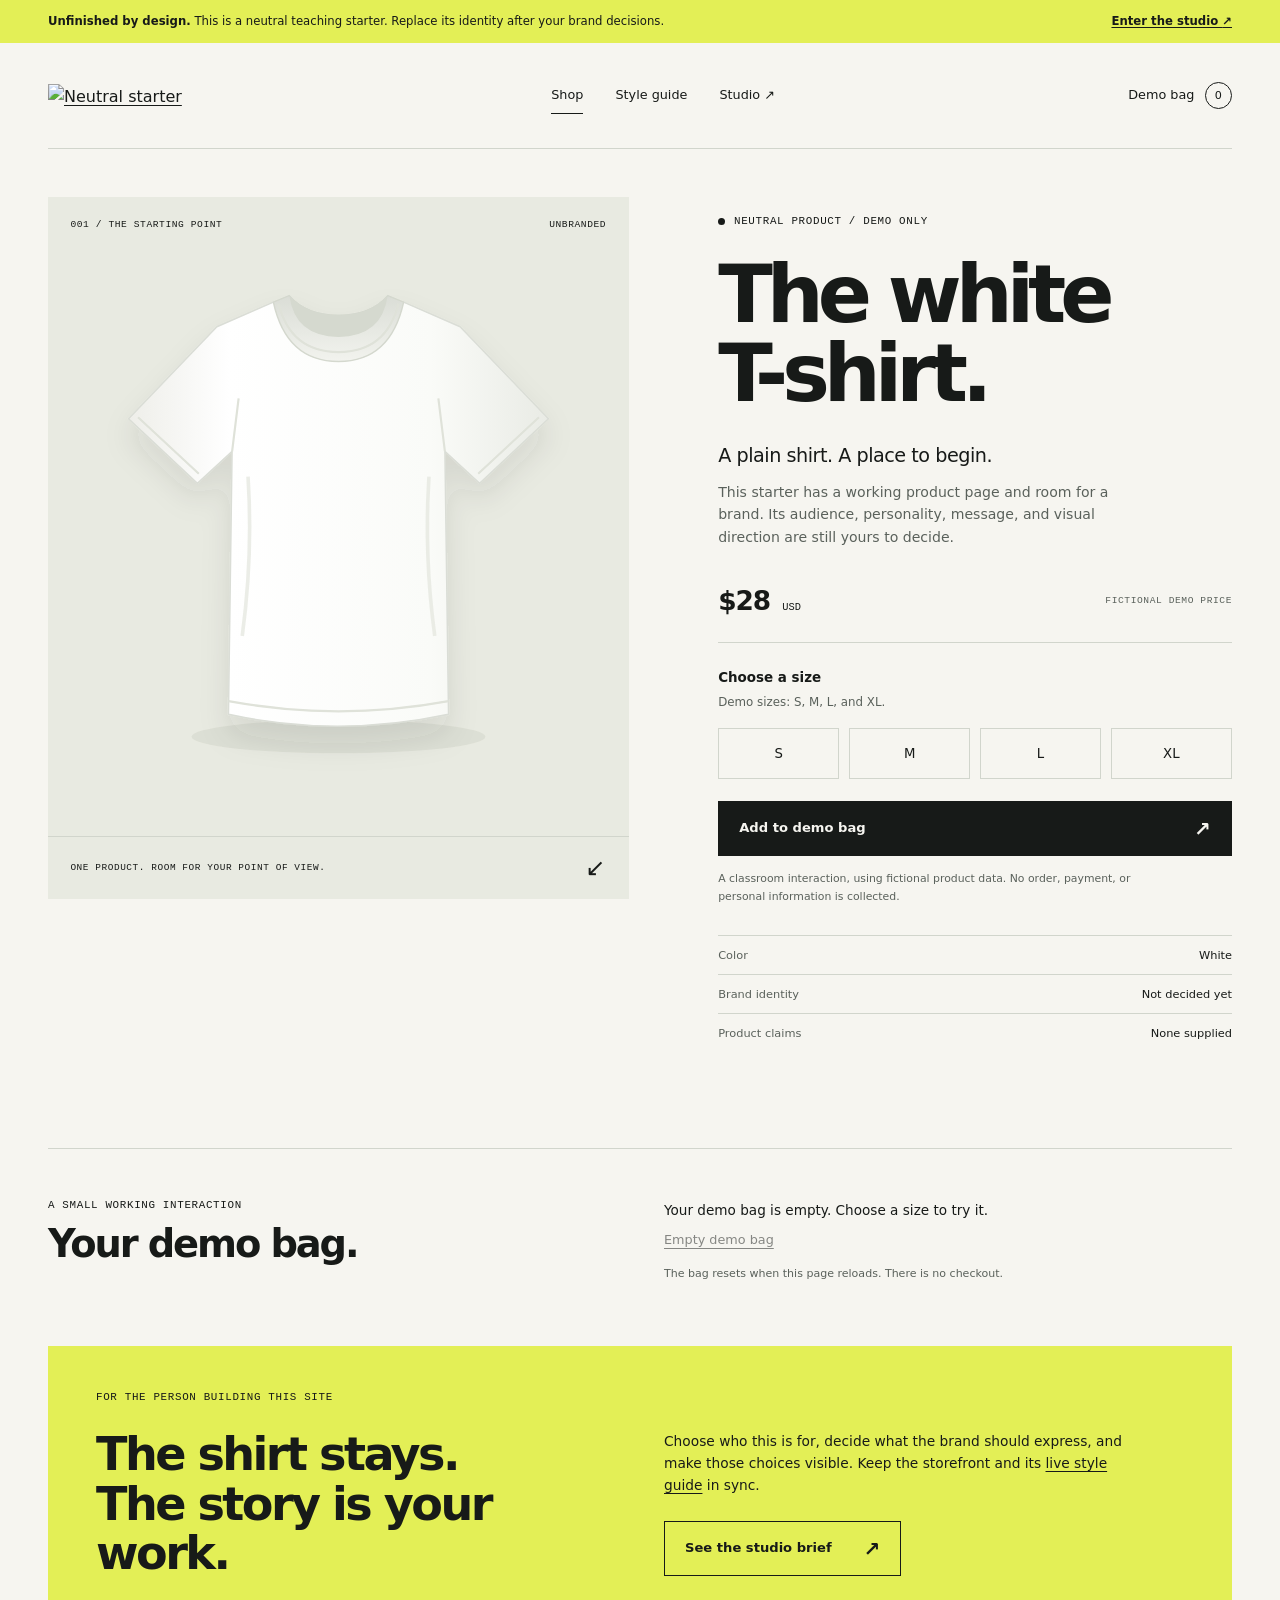
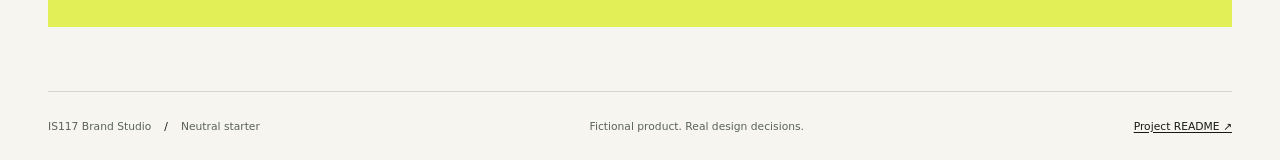
==== public/index.html @ 2ac7fd2c "Initial commit" ====
<!doctype html>
<html lang="en">
  <head>
    <meta charset="utf-8" />
    <meta name="viewport" content="width=device-width, initial-scale=1" />
    <meta
      name="description"
      content="An unfinished, neutral T-shirt storefront for the IS117 Brand Studio. Build a brand through deliberate, visible design choices."
    />
    <title>Your Brand — neutral storefront starter</title>
    <link rel="icon" href="data:," />
    <link rel="stylesheet" href="styles.css" />
    <script src="shop.js" defer></script>
  </head>
  <body>
    <a class="skip-link" href="#main">Skip to content</a>
    <aside class="starter-notice" aria-label="Starter information">
      <span
        ><strong>Unfinished by design.</strong> This is a neutral teaching
        starter. Replace its identity after your brand decisions.</span
      >
      <a href="studio.html"
        >Enter the studio <span aria-hidden="true">↗</span></a
      >
    </aside>
    <header class="site-header wrap">
      <a
        class="brand-link"
        href="index.html"
        aria-label="Your Brand storefront home"
        ><img
          class="wordmark"
          src="assets/wordmark.svg"
          alt="Neutral starter wordmark"
          width="175"
          height="26"
      /></a>
      <nav class="main-nav" aria-label="Main navigation">
        <a class="nav-link" href="index.html" aria-current="page">Shop</a>
        <a class="nav-link" href="styleguide.html">Style guide</a>
        <a class="nav-link" href="studio.html"
          >Studio <span aria-hidden="true">↗</span></a
        >
      </nav>
      <a class="bag-link" href="#demo-bag" aria-label="View demo bag"
        >Demo bag <span id="bag-count" class="bag-count">0</span></a
      >
    </header>

    <main id="main">
      <section class="product-section wrap" aria-labelledby="product-title">
        <div class="product-visual">
          <div class="visual-label">
            <span>001 / The starting point</span><span>Unbranded</span>
          </div>
          <img
            class="shirt-image"
            src="assets/white-shirt.svg"
            alt="Plain white, unbranded short-sleeved T-shirt"
            width="800"
            height="880"
            fetchpriority="high"
          />
          <div class="image-caption">
            <span>One product. Room for your point of view.</span
            ><span aria-hidden="true">↙</span>
          </div>
        </div>
        <div class="product-information">
          <p class="eyebrow">
            <span class="status-dot" aria-hidden="true"></span> Neutral product
            / demo only
          </p>
          <h1 id="product-title">The white<br />T-shirt.</h1>
          <p class="product-intro">A plain shirt. A place to begin.</p>
          <p class="muted product-description">
            This starter has a working product page and room for a brand. Its
            audience, personality, message, and visual direction are still yours
            to decide.
          </p>
          <div class="price-row">
            <p class="price">$28 <span>USD</span></p>
            <span class="micro-label">Fictional demo price</span>
          </div>
          <form id="product-form" class="product-form" novalidate>
            <fieldset aria-describedby="size-help size-error">
              <legend>Choose a size</legend>
              <p id="size-help" class="field-help">
                Demo sizes: S, M, L, and XL.
              </p>
              <div class="size-options">
                <label class="size-option"
                  ><input type="radio" name="size" value="S" /><span
                    >S</span
                  ></label
                >
                <label class="size-option"
                  ><input type="radio" name="size" value="M" /><span
                    >M</span
                  ></label
                >
                <label class="size-option"
                  ><input type="radio" name="size" value="L" /><span
                    >L</span
                  ></label
                >
                <label class="size-option"
                  ><input type="radio" name="size" value="XL" /><span
                    >XL</span
                  ></label
                >
              </div>
              <p id="size-error" class="field-error" role="alert" hidden>
                Choose a size before adding the shirt to your demo bag.
              </p>
            </fieldset>
            <button class="button button-primary add-button" type="submit">
              Add to demo bag <span aria-hidden="true">↗</span>
            </button>
          </form>
          <p class="demo-disclaimer">
            A classroom interaction, using fictional product data. No order,
            payment, or personal information is collected.
          </p>
          <dl class="product-facts">
            <div>
              <dt>Color</dt>
              <dd>White</dd>
            </div>
            <div>
              <dt>Brand identity</dt>
              <dd>Not decided yet</dd>
            </div>
            <div>
              <dt>Product claims</dt>
              <dd>None supplied</dd>
            </div>
          </dl>
        </div>
      </section>

      <section
        id="demo-bag"
        class="bag-section wrap"
        aria-labelledby="bag-title"
      >
        <div>
          <p class="eyebrow">A small working interaction</p>
          <h2 id="bag-title">Your demo bag.</h2>
        </div>
        <div class="bag-details">
          <p
            id="bag-status"
            class="bag-message"
            role="status"
            aria-live="polite"
            aria-atomic="true"
          >
            Your demo bag is empty. Choose a size to try it.
          </p>
          <ul id="bag-items" class="bag-items"></ul>
          <button id="clear-bag" class="text-button" type="button" disabled>
            Empty demo bag
          </button>
          <p class="field-help">
            The bag resets when this page reloads. There is no checkout.
          </p>
        </div>
      </section>

      <section class="starter-next wrap" aria-labelledby="next-title">
        <p class="eyebrow">For the person building this site</p>
        <h2 id="next-title">The shirt stays.<br />The story is your work.</h2>
        <div>
          <p>
            Choose who this is for, decide what the brand should express, and
            make those choices visible. Keep the storefront and its
            <a href="styleguide.html">live style guide</a> in sync.
          </p>
          <a class="button button-secondary" href="studio.html"
            >See the studio brief <span aria-hidden="true">↗</span></a
          >
        </div>
      </section>
    </main>

    <footer class="site-footer wrap">
      <p>
        IS117 Brand Studio <span class="footer-separator"> / </span> Neutral
        starter
      </p>
      <p class="footer-tagline">Fictional product. Real design decisions.</p>
      <a href="https://github.com/kaw393939/is117-brand-studio#readme"
        >Project README <span aria-hidden="true">↗</span></a
      >
    </footer>
  </body>
</html>
---- public/styles.css ----
/* Shared brand tokens. Change these after you agree on your brand direction.
   Both the storefront and the live style guide use this file. */
:root {
  --color-paper: #f6f5f0;
  --color-ink: #171a18;
  --color-muted: #5a615b;
  --color-line: #d1d5cc;
  --color-accent: #e3ef56;
  --color-soft: #e8eae1;
  --color-white: #fff;
  --color-danger: #992e28;
  --font-body:
    system-ui, -apple-system, blinkmacsystemfont, "Segoe UI", sans-serif;
  --font-display:
    system-ui, -apple-system, blinkmacsystemfont, "Segoe UI", sans-serif;
  --font-mono: ui-monospace, sfmono-regular, consolas, monospace;
  --space-1: 0.5rem;
  --space-2: 1rem;
  --space-3: 1.5rem;
  --space-4: 2rem;
  --space-5: 3rem;
  --space-6: 4rem;
  --page-width: 1440px;
}

* {
  box-sizing: border-box;
}

html {
  scroll-behavior: smooth;
  scroll-padding-top: 1.5rem;
}

body {
  margin: 0;
  background: var(--color-paper);
  color: var(--color-ink);
  font-family: var(--font-body);
  line-height: 1.6;
  -webkit-font-smoothing: antialiased;
}

img,
svg {
  display: block;
  max-width: 100%;
}

button,
a,
input {
  -webkit-tap-highlight-color: transparent;
}

a {
  color: inherit;
  text-underline-offset: 0.2em;
  text-decoration-thickness: 1px;
}

a:hover {
  text-decoration-thickness: 2px;
}

button,
input {
  font: inherit;
}

button {
  cursor: pointer;
}

button:disabled {
  cursor: default;
}

:focus-visible {
  outline: 3px solid var(--color-ink);
  outline-offset: 5px;
}

[hidden] {
  display: none !important;
}

::selection {
  background: var(--color-accent);
  color: var(--color-ink);
}

h1,
h2,
h3,
p {
  margin: 0;
}

h1,
h2,
h3 {
  font-family: var(--font-display);
  font-weight: 550;
}

h1 {
  font-size: clamp(3.4rem, 6.25vw, 6.6rem);
  line-height: 0.99;
  letter-spacing: -0.075em;
}

h2 {
  font-size: clamp(2rem, 3.6vw, 3.75rem);
  line-height: 1.08;
  letter-spacing: -0.055em;
}

h3 {
  font-size: 1.3rem;
  line-height: 1.3;
  letter-spacing: -0.03em;
}

p + p {
  margin-top: var(--space-2);
}

.wrap {
  width: min(calc(100% - 6rem), var(--page-width));
  margin-inline: auto;
}

.muted {
  color: var(--color-muted);
}

.eyebrow,
.micro-label,
.visual-label,
.image-caption,
.section-number,
.type-label,
.token-name {
  font-family: var(--font-mono);
  font-size: 0.68rem;
  font-weight: 500;
  line-height: 1.5;
  letter-spacing: 0.06em;
  text-transform: uppercase;
}

.eyebrow {
  display: flex;
  align-items: center;
  gap: 0.55rem;
}

.status-dot {
  width: 7px;
  height: 7px;
  display: inline-block;
  background: var(--color-ink);
  border-radius: 50%;
}

.skip-link {
  position: fixed;
  top: 8px;
  left: 8px;
  z-index: 10;
  transform: translateY(-180%);
  padding: 0.75rem 1rem;
  background: var(--color-ink);
  color: var(--color-white);
}

.skip-link:focus {
  transform: translateY(0);
}

.starter-notice {
  display: flex;
  justify-content: space-between;
  align-items: center;
  gap: 1.5rem;
  padding: 0.8rem 3rem;
  background: var(--color-accent);
  font-size: 0.73rem;
  line-height: 1.5;
}

.starter-notice a {
  flex-shrink: 0;
  font-weight: 650;
}

.site-header {
  min-height: 106px;
  display: flex;
  align-items: center;
  gap: 3rem;
  border-bottom: 1px solid var(--color-line);
}

.brand-link {
  display: inline-block;
  flex-shrink: 0;
}

.wordmark {
  width: 150px;
  height: auto;
}

.main-nav {
  display: flex;
  justify-content: center;
  align-items: center;
  gap: 2rem;
  margin-inline: auto;
}

.nav-link,
.bag-link {
  text-decoration: none;
  font-size: 0.8rem;
}

.nav-link {
  padding-block: 0.5rem;
  border-bottom: 1px solid transparent;
}

.nav-link:hover,
.nav-link[aria-current="page"] {
  border-color: currentcolor;
}

.bag-link {
  display: flex;
  align-items: center;
  gap: 0.65rem;
  white-space: nowrap;
}

.bag-count {
  display: grid;
  place-items: center;
  min-width: 1.7rem;
  height: 1.7rem;
  border: 1px solid var(--color-ink);
  border-radius: 50%;
  font-size: 0.7rem;
}

.product-section {
  display: grid;
  grid-template-columns: 1.13fr 1fr;
  gap: clamp(3rem, 7vw, 8rem);
  padding-block: var(--space-5) 5rem;
  align-items: start;
}

.product-visual {
  position: relative;
  background: var(--color-soft);
}

.visual-label {
  position: absolute;
  z-index: 1;
  inset: 1.3rem 1.4rem auto;
  display: flex;
  justify-content: space-between;
  gap: 1rem;
  font-size: 0.6rem;
}

.shirt-image {
  width: 100%;
  height: auto;
  aspect-ratio: 800 / 880;
  object-fit: contain;
}

.image-caption {
  display: flex;
  align-items: center;
  justify-content: space-between;
  gap: 1rem;
  padding: 1.2rem 1.4rem;
  border-top: 1px solid var(--color-line);
  font-size: 0.59rem;
}

.image-caption > :last-child {
  font-family: var(--font-body);
  font-size: 1.5rem;
  line-height: 1;
}

.product-information {
  max-width: 530px;
  padding-block: 1rem;
}

.product-information h1 {
  margin-top: 1.6rem;
}

.product-intro {
  font-size: 1.2rem;
  line-height: 1.5;
  margin-top: 1.8rem;
  letter-spacing: -0.025em;
}

.product-description {
  margin-top: 0.6rem;
  font-size: 0.88rem;
  max-width: 430px;
}

.price-row {
  display: flex;
  align-items: center;
  justify-content: space-between;
  gap: 1rem;
  margin-block: 2rem 1.5rem;
  padding-bottom: 1.2rem;
  border-bottom: 1px solid var(--color-line);
}

.price {
  font-size: 1.65rem;
  letter-spacing: -0.04em;
  font-weight: 600;
}

.price span {
  font-family: var(--font-mono);
  font-size: 0.65rem;
  font-weight: 400;
  letter-spacing: 0;
  margin-left: 0.25rem;
}

.price-row .micro-label {
  color: var(--color-muted);
  font-size: 0.6rem;
}

fieldset {
  padding: 0;
  margin: 0;
  border: 0;
  min-width: 0;
}

legend {
  padding: 0;
  font-size: 0.84rem;
  font-weight: 650;
}

.field-help {
  margin-top: 0.3rem;
  color: var(--color-muted);
  font-size: 0.74rem;
}

.size-options {
  display: grid;
  grid-template-columns: repeat(4, 1fr);
  gap: 0.6rem;
  margin-top: 1rem;
}

.size-option {
  position: relative;
  cursor: pointer;
}

.size-option input {
  position: absolute;
  opacity: 0;
  width: 100%;
  height: 100%;
  margin: 0;
  cursor: pointer;
}

.size-option span {
  display: grid;
  place-items: center;
  min-height: 3.2rem;
  border: 1px solid var(--color-line);
  background: var(--color-paper);
  font-size: 0.83rem;
  transition:
    background 150ms ease,
    border-color 150ms ease;
}

.size-option input:checked + span {
  background: var(--color-ink);
  border-color: var(--color-ink);
  color: var(--color-paper);
}

.size-option input:hover + span {
  border-color: var(--color-ink);
}

.size-option input:focus-visible + span {
  outline: 3px solid var(--color-ink);
  outline-offset: 4px;
}

.size-option input:focus-visible {
  outline: none;
}

.field-error {
  color: var(--color-danger);
  font-size: 0.8rem;
  margin-top: 0.9rem;
  font-weight: 550;
}

.button {
  display: inline-flex;
  align-items: center;
  justify-content: space-between;
  gap: 2rem;
  min-height: 3.4rem;
  border: 1px solid var(--color-ink);
  padding: 0.9rem 1.25rem;
  font-size: 0.82rem;
  font-weight: 550;
  line-height: 1.4;
  text-decoration: none;
  transition:
    background 150ms ease,
    color 150ms ease;
}

.button > span[aria-hidden] {
  font-size: 1.25rem;
  line-height: 1;
}

.button-primary {
  background: var(--color-ink);
  color: var(--color-paper);
}

.button-primary:hover {
  background: var(--color-accent);
  color: var(--color-ink);
}

.button-secondary {
  background: transparent;
  color: var(--color-ink);
}

.button-secondary:hover {
  background: var(--color-soft);
}

.add-button {
  width: 100%;
  margin-top: 1.4rem;
}

.demo-disclaimer {
  font-size: 0.68rem;
  line-height: 1.65;
  color: var(--color-muted);
  margin-top: 0.9rem;
  max-width: 420px;
}

.product-facts {
  margin-bottom: 0;
  margin-top: 1.8rem;
}

.product-facts div {
  display: flex;
  justify-content: space-between;
  gap: 1rem;
  padding-block: 0.62rem;
  border-top: 1px solid var(--color-line);
  font-size: 0.71rem;
}

.product-facts dt {
  color: var(--color-muted);
}

.product-facts dd {
  margin: 0;
  font-weight: 500;
  text-align: right;
}

.bag-section {
  display: grid;
  grid-template-columns: 1fr 1fr;
  gap: 3rem;
  border-top: 1px solid var(--color-line);
  padding-block: 3rem;
}

.bag-section h2 {
  margin-top: 0.6rem;
  font-size: clamp(2rem, 3vw, 3rem);
}

.bag-details {
  padding-top: 0.2rem;
  font-size: 0.85rem;
}

.bag-message {
  max-width: 500px;
}

.bag-items {
  list-style: none;
  margin: 1rem 0;
  padding: 0;
}

.bag-items:empty {
  margin: 0;
}

.bag-items li {
  padding-block: 0.55rem;
  border-bottom: 1px solid var(--color-line);
  font-size: 0.78rem;
}

.text-button {
  padding: 0.5rem 0;
  border: 0;
  background: transparent;
  color: var(--color-ink);
  font-size: 0.8rem;
  text-decoration: underline;
  text-underline-offset: 0.25rem;
}

.text-button:disabled {
  opacity: 0.5;
}

.bag-details .field-help {
  margin-top: 0.4rem;
  font-size: 0.69rem;
}

.starter-next {
  display: grid;
  grid-template-columns: 1fr 1fr;
  gap: 1.5rem 3rem;
  background: var(--color-accent);
  padding: 2.7rem 3rem 3rem;
  margin-block: 1rem 4rem;
}

.starter-next > .eyebrow {
  grid-column: 1 / -1;
}

.starter-next > div {
  max-width: 470px;
  font-size: 0.86rem;
}

.starter-next .button {
  margin-top: 1.6rem;
}

.site-footer {
  display: flex;
  align-items: center;
  justify-content: space-between;
  gap: 2rem;
  border-top: 1px solid var(--color-line);
  padding-block: 1.6rem;
  font-size: 0.67rem;
  color: var(--color-muted);
}

.footer-tagline {
  margin: 0;
}

.footer-separator {
  margin-inline: 0.6rem;
  color: var(--color-ink);
}

.site-footer a {
  color: var(--color-ink);
}

/* Shared editorial pages */
.page-hero {
  padding-block: 4.5rem 3.8rem;
  display: grid;
  grid-template-columns: 1.25fr 0.75fr;
  align-items: end;
  gap: 1.3rem 4rem;
}

.page-hero > .eyebrow {
  grid-column: 1 / -1;
}

.page-hero h1 {
  font-size: clamp(3.5rem, 6.8vw, 7.3rem);
}

.page-hero .hero-summary {
  max-width: 400px;
  font-size: 0.95rem;
  color: var(--color-muted);
  padding-bottom: 0.25rem;
}

.hero-summary strong {
  font-weight: 550;
  color: var(--color-ink);
}

.page-subnav {
  display: flex;
  flex-wrap: wrap;
  gap: 0.6rem 1.8rem;
  padding-block: 1rem;
  border-top: 1px solid var(--color-line);
  border-bottom: 1px solid var(--color-line);
  font-size: 0.76rem;
}

.section-link {
  text-decoration: none;
}

.section-link:hover {
  text-decoration: underline;
}

.guide-section {
  padding-block: 3rem;
  border-bottom: 1px solid var(--color-line);
  display: grid;
  grid-template-columns: 0.32fr 1fr;
  column-gap: 3rem;
}

.section-heading .section-number {
  color: var(--color-muted);
  display: block;
  margin-bottom: 0.8rem;
}

.section-heading h2 {
  font-size: clamp(1.7rem, 2.5vw, 2.65rem);
}

.section-heading p {
  font-size: 0.78rem;
  color: var(--color-muted);
  margin-top: 1rem;
  max-width: 210px;
}

.guide-content {
  min-width: 0;
}

.draft-label {
  display: inline-block;
  padding: 0.3rem 0.55rem;
  background: var(--color-accent);
  color: var(--color-ink);
  font-family: var(--font-mono);
  font-size: 0.6rem;
  line-height: 1.4;
  letter-spacing: 0.03em;
  text-transform: uppercase;
}

.decision-grid {
  display: grid;
  grid-template-columns: repeat(3, 1fr);
  gap: 1.5rem;
  margin-top: 1.6rem;
}

.decision-grid > div {
  border-top: 1px solid var(--color-line);
  padding-top: 0.8rem;
}

.decision-grid h3 {
  font-size: 0.85rem;
  font-weight: 650;
  letter-spacing: 0;
}

.decision-grid p {
  font-size: 0.8rem;
  color: var(--color-muted);
  margin-top: 0.5rem;
}

.decision-grid .undecided {
  font-size: 1.5rem;
  font-weight: 450;
  color: var(--color-ink);
  letter-spacing: -0.04em;
}

.logo-board {
  min-height: 230px;
  display: grid;
  place-items: center;
  padding: 3rem;
  background: var(--color-white);
  border: 1px solid var(--color-line);
}

.logo-board img {
  width: min(100%, 380px);
}

.logo-variants {
  display: grid;
  grid-template-columns: 1fr 1fr;
  border: 1px solid var(--color-line);
  border-top: 0;
}

.logo-variant {
  min-height: 140px;
  padding: 1.5rem;
  display: flex;
  flex-direction: column;
  justify-content: space-between;
  gap: 1.5rem;
}

.logo-variant + .logo-variant {
  border-left: 1px solid var(--color-line);
}

.logo-small {
  width: 110px;
  height: auto;
}

.logo-mono {
  width: 190px;
  filter: grayscale(1);
}

.logo-variant p,
.guide-note {
  font-size: 0.73rem;
  color: var(--color-muted);
}

.guide-note {
  margin-top: 1rem;
  max-width: 680px;
}

.palette-grid {
  display: grid;
  grid-template-columns: repeat(5, 1fr);
  gap: 0.65rem;
}

.color-swatch {
  height: 120px;
  border: 1px solid var(--color-line);
  background: var(--swatch-color);
}

.palette-card h3 {
  font-size: 0.76rem;
  letter-spacing: 0;
  font-weight: 650;
  margin-top: 0.65rem;
}

.palette-card code {
  font-family: var(--font-mono);
  font-size: 0.65rem;
  color: var(--color-muted);
  display: block;
  margin-top: 0.15rem;
}

.palette-card p {
  font-size: 0.66rem;
  color: var(--color-muted);
  margin-top: 0.4rem;
  line-height: 1.5;
}

.type-specimen {
  border-top: 1px solid var(--color-line);
  padding-block: 1.3rem;
}

.type-specimen:first-child {
  border-top: 0;
  padding-top: 0;
}

.type-label {
  display: block;
  margin-bottom: 1rem;
  color: var(--color-muted);
  font-size: 0.6rem;
}

.type-display {
  font-family: var(--font-display);
  font-size: clamp(2.5rem, 4.5vw, 5rem);
  font-weight: 550;
  letter-spacing: -0.075em;
  line-height: 1;
  max-width: 700px;
}

.type-body {
  font-family: var(--font-body);
  font-size: 1rem;
  max-width: 570px;
}

.type-mono {
  font-family: var(--font-mono);
  text-transform: uppercase;
  font-size: 0.7rem;
  letter-spacing: 0.06em;
}

.spacing-grid {
  display: flex;
  flex-wrap: wrap;
  align-items: start;
  gap: 2rem;
}

.spacing-token {
  min-width: 52px;
}

.spacing-bar {
  width: var(--token-size);
  height: 40px;
  background: var(--color-ink);
  margin-bottom: 0.9rem;
}

.token-name {
  display: block;
  font-size: 0.6rem;
}

.spacing-token code {
  font-family: var(--font-mono);
  color: var(--color-muted);
  font-size: 0.65rem;
}

.button-samples {
  display: flex;
  flex-wrap: wrap;
  gap: 1rem;
}

.button-samples .button {
  min-width: 185px;
}

.voice-grid {
  display: grid;
  grid-template-columns: 1fr 1fr;
  gap: 2rem;
}

.voice-grid h3 {
  font-size: 0.95rem;
  font-weight: 600;
  margin-bottom: 0.65rem;
}

.voice-grid p {
  font-size: 0.84rem;
  color: var(--color-muted);
}

.voice-example {
  font-size: 1.7rem !important;
  color: var(--color-ink) !important;
  letter-spacing: -0.035em;
  line-height: 1.3;
}

.guide-footer-note {
  display: flex;
  gap: 2rem;
  align-items: center;
  justify-content: space-between;
  background: var(--color-soft);
  padding: 1.5rem 2rem;
  margin-block: 2rem 4rem;
}

.guide-footer-note p {
  font-size: 0.83rem;
  max-width: 680px;
}

.guide-footer-note a {
  font-size: 0.8rem;
  white-space: nowrap;
}

@media (width >= 1600px) {
  .product-section {
    gap: 8rem;
  }
}

@media (width <= 1100px) {
  .wrap {
    width: calc(100% - 4rem);
  }

  .starter-notice {
    padding-inline: 2rem;
  }

  .site-header {
    gap: 1.7rem;
  }

  .main-nav {
    gap: 1.25rem;
  }

  .product-section {
    gap: 3rem;
    align-items: start;
  }

  .product-information h1 {
    font-size: clamp(3.4rem, 7vw, 5rem);
  }

  .product-information {
    padding-top: 0.5rem;
  }

  .product-intro {
    margin-top: 1.4rem;
  }

  .price-row {
    margin-top: 1.5rem;
  }

  .page-hero {
    column-gap: 2rem;
  }

  .guide-section {
    grid-template-columns: 0.35fr 1fr;
    gap: 2rem;
  }

  .palette-grid {
    grid-template-columns: repeat(3, 1fr);
    row-gap: 1.6rem;
  }
}

@media (width <= 760px) {
  .wrap {
    width: calc(100% - 2.5rem);
  }

  .starter-notice {
    padding: 0.75rem 1.25rem;
    font-size: 0.67rem;
    gap: 1rem;
  }

  .starter-notice > span {
    max-width: 480px;
  }

  .starter-notice a {
    font-size: 0.65rem;
  }

  .site-header {
    min-height: 108px;
    display: grid;
    grid-template-columns: 1fr auto;
    gap: 0.5rem 1rem;
    padding-block: 1.2rem 1rem;
  }

  .wordmark {
    width: 130px;
  }

  .main-nav {
    grid-row: 2;
    grid-column: 1 / -1;
    margin: 0;
    justify-content: flex-start;
    gap: 1.5rem;
  }

  .nav-link,
  .bag-link {
    font-size: 0.73rem;
  }

  .bag-link {
    grid-column: 2;
    grid-row: 1;
  }

  .bag-count {
    min-width: 1.5rem;
    height: 1.5rem;
  }

  .product-section {
    grid-template-columns: 1fr;
    gap: 2rem;
    padding-block: 1.5rem 3rem;
  }

  .product-visual {
    max-width: 600px;
    width: 100%;
    margin-inline: auto;
  }

  .shirt-image {
    max-height: 530px;
  }

  .product-information {
    max-width: none;
    padding: 0;
  }

  .product-information h1 {
    font-size: clamp(4.2rem, 13vw, 7rem);
    margin-top: 1rem;
  }

  .product-intro {
    font-size: 1.1rem;
    margin-top: 1.4rem;
  }

  .product-description {
    max-width: 580px;
  }

  .product-facts {
    margin-top: 1.5rem;
  }

  .bag-section {
    grid-template-columns: 1fr;
    gap: 1.3rem;
    padding-block: 2rem;
  }

  .bag-section h2 {
    margin-top: 0.6rem;
  }

  .starter-next {
    grid-template-columns: 1fr;
    padding: 1.8rem;
    gap: 1.3rem;
    margin-block: 1rem 3rem;
  }

  .starter-next > div {
    max-width: none;
  }

  .site-footer {
    flex-wrap: wrap;
    gap: 0.7rem 2rem;
    padding-block: 1.5rem;
  }

  .footer-tagline {
    display: none;
  }

  .page-hero {
    padding-block: 2.5rem;
    grid-template-columns: 1fr;
    row-gap: 1.4rem;
  }

  .page-hero h1 {
    font-size: clamp(3.7rem, 11vw, 6rem);
  }

  .page-hero .hero-summary {
    max-width: 570px;
    font-size: 0.9rem;
  }

  .page-subnav {
    gap: 0.6rem 1.2rem;
    font-size: 0.72rem;
  }

  .guide-section {
    grid-template-columns: 1fr;
    gap: 1.8rem;
    padding-block: 2.3rem;
  }

  .section-heading {
    display: grid;
    grid-template-columns: 1fr 1fr;
    column-gap: 2rem;
  }

  .section-heading .section-number {
    grid-column: 1 / -1;
    margin-bottom: 0.5rem;
  }

  .section-heading p {
    max-width: none;
    margin: 0;
    font-size: 0.73rem;
  }

  .decision-grid {
    gap: 1rem;
  }

  .decision-grid .undecided {
    font-size: 1.3rem;
  }

  .decision-grid p {
    font-size: 0.73rem;
  }

  .palette-grid {
    grid-template-columns: repeat(5, 1fr);
  }

  .color-swatch {
    height: 85px;
  }

  .palette-card p {
    font-size: 0.62rem;
  }

  .palette-card code {
    font-size: 0.57rem;
  }

  .guide-footer-note {
    flex-direction: column;
    align-items: start;
    gap: 1rem;
    margin-block: 1.5rem 3rem;
    padding: 1.5rem;
  }
}

@media (width <= 420px) {
  .starter-notice {
    align-items: start;
    flex-direction: column;
    gap: 0.35rem;
  }

  .visual-label {
    inset: 1rem 1rem auto;
    font-size: 0.53rem;
  }

  .image-caption {
    font-size: 0.53rem;
    padding: 1rem;
  }

  .price-row .micro-label {
    font-size: 0.54rem;
  }

  .section-heading {
    grid-template-columns: 1fr;
    gap: 0.6rem;
  }

  .section-heading .section-number {
    margin: 0;
  }

  .decision-grid {
    grid-template-columns: 1fr;
    gap: 1.2rem;
  }

  .decision-grid > div {
    display: grid;
    grid-template-columns: 0.5fr 1fr;
    gap: 0.4rem 1rem;
  }

  .decision-grid p {
    margin-top: 0;
  }

  .decision-grid p:last-child {
    grid-column: 2;
  }

  .palette-grid {
    grid-template-columns: repeat(3, 1fr);
  }

  .color-swatch {
    height: 90px;
  }

  .logo-board {
    min-height: 190px;
    padding: 2rem;
  }

  .logo-variants {
    grid-template-columns: 1fr;
  }

  .logo-variant {
    min-height: 125px;
  }

  .logo-variant + .logo-variant {
    border-left: 0;
    border-top: 1px solid var(--color-line);
  }

  .voice-grid {
    grid-template-columns: 1fr;
    gap: 1.5rem;
  }
}

@media (prefers-reduced-motion: reduce) {
  html {
    scroll-behavior: auto;
  }

  *,
  *::before,
  *::after {
    transition: none !important;
    animation: none !important;
  }
}
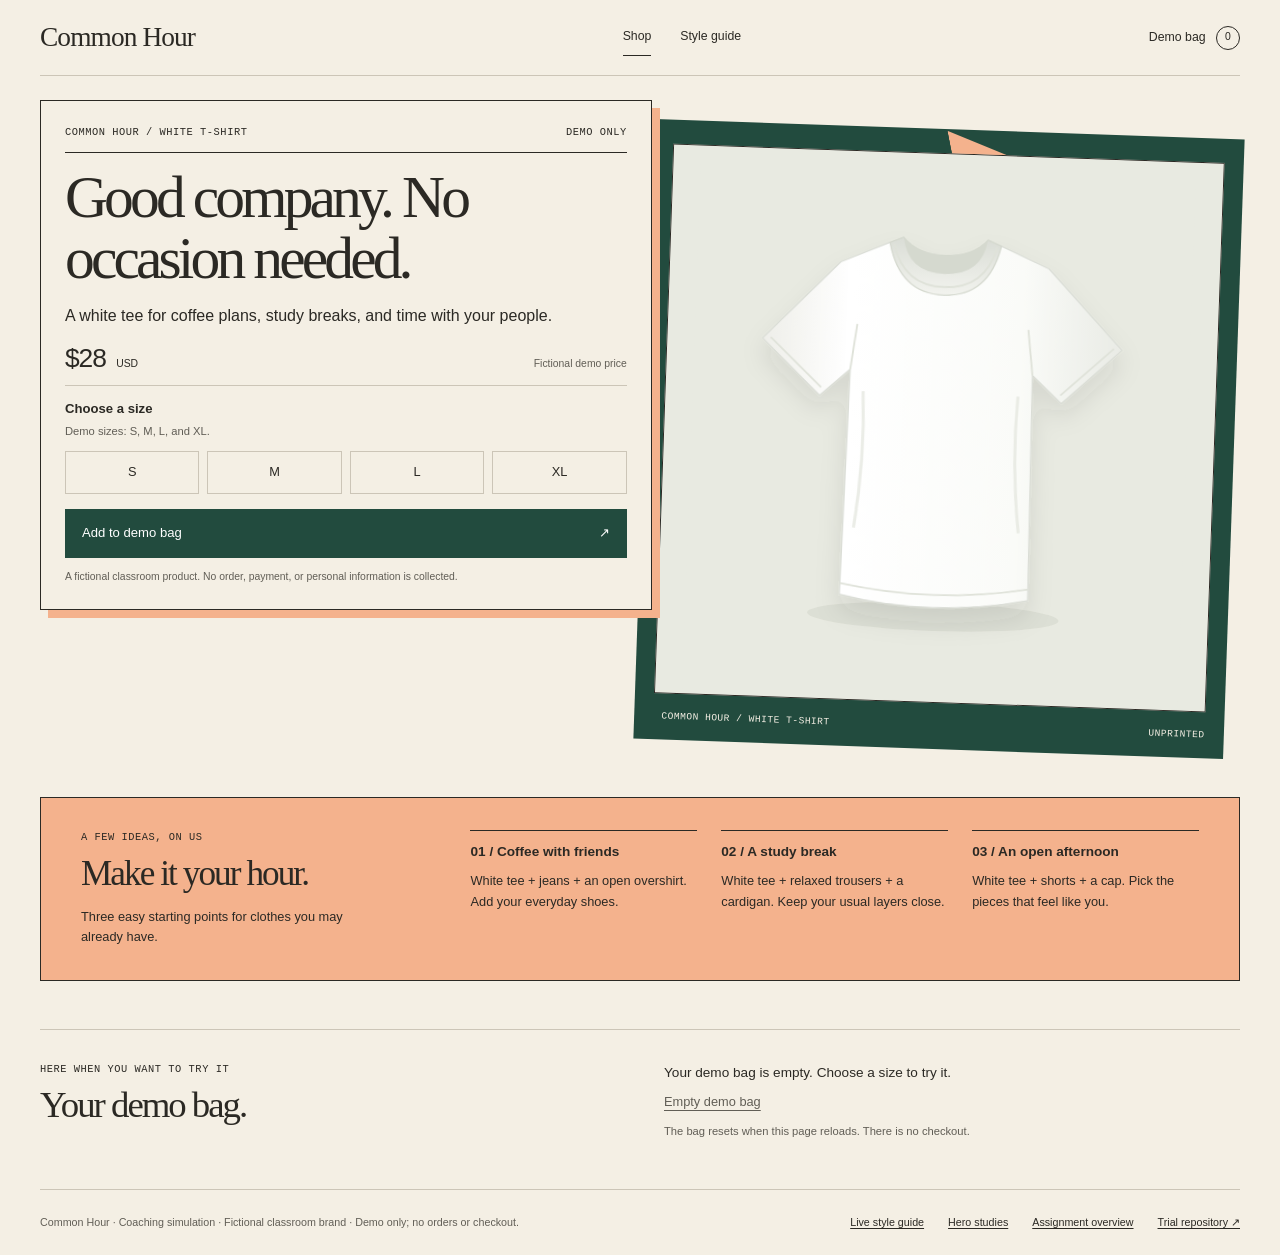
==== commit a9093e77: "feat: apply and review Common Hour identity (refs #1)" ====
--- a/public/index.html
+++ b/public/index.html
@@ -5,42 +5,30 @@
     <meta name="viewport" content="width=device-width, initial-scale=1" />
     <meta
       name="description"
-      content="An unfinished, neutral T-shirt storefront for the IS117 Brand Studio. Build a brand through deliberate, visible design choices."
+      content="Common Hour — a white tee for coffee plans, study breaks, and time with your people. Fictional classroom storefront; no orders."
     />
-    <title>Your Brand — neutral storefront starter</title>
+    <title>Common Hour — Good company. No occasion needed.</title>
     <link rel="icon" href="data:," />
     <link rel="stylesheet" href="styles.css" />
     <script src="shop.js" defer></script>
   </head>
   <body>
     <a class="skip-link" href="#main">Skip to content</a>
-    <aside class="starter-notice" aria-label="Starter information">
-      <span
-        ><strong>Unfinished by design.</strong> This is a neutral teaching
-        starter. Replace its identity after your brand decisions.</span
-      >
-      <a href="studio.html"
-        >Enter the studio <span aria-hidden="true">↗</span></a
-      >
-    </aside>
     <header class="site-header wrap">
       <a
         class="brand-link"
         href="index.html"
-        aria-label="Your Brand storefront home"
+        aria-label="Common Hour storefront home"
         ><img
           class="wordmark"
           src="assets/wordmark.svg"
-          alt="Neutral starter wordmark"
+          alt="Common Hour"
           width="175"
-          height="26"
+          height="30"
       /></a>
       <nav class="main-nav" aria-label="Main navigation">
         <a class="nav-link" href="index.html" aria-current="page">Shop</a>
         <a class="nav-link" href="styleguide.html">Style guide</a>
-        <a class="nav-link" href="studio.html"
-          >Studio <span aria-hidden="true">↗</span></a
-        >
       </nav>
       <a class="bag-link" href="#demo-bag" aria-label="View demo bag"
         >Demo bag <span id="bag-count" class="bag-count">0</span></a
@@ -49,35 +37,26 @@
 
     <main id="main">
       <section class="product-section wrap" aria-labelledby="product-title">
-        <div class="product-visual">
-          <div class="visual-label">
-            <span>001 / The starting point</span><span>Unbranded</span>
-          </div>
-          <img
-            class="shirt-image"
-            src="assets/white-shirt.svg"
-            alt="Plain white, unbranded short-sleeved T-shirt"
-            width="800"
-            height="880"
-            fetchpriority="high"
-          />
-          <div class="image-caption">
-            <span>One product. Room for your point of view.</span
-            ><span aria-hidden="true">↙</span>
-          </div>
-        </div>
         <div class="product-information">
           <p class="eyebrow">
-            <span class="status-dot" aria-hidden="true"></span> Neutral product
-            / demo only
+            <span>Common Hour / White T-shirt</span><span>Demo only</span>
           </p>
-          <h1 id="product-title">The white<br />T-shirt.</h1>
-          <p class="product-intro">A plain shirt. A place to begin.</p>
-          <p class="muted product-description">
-            This starter has a working product page and room for a brand. Its
-            audience, personality, message, and visual direction are still yours
-            to decide.
-          </p>
+          <h1 id="product-title" class="brand-headline">
+            Good company. No occasion needed.
+          </h1>
+          <div class="product-intro-row">
+            <img
+              class="mobile-shirt-preview"
+              src="assets/white-shirt.svg"
+              alt="Plain white, unbranded short-sleeved T-shirt"
+              width="96"
+              height="106"
+            />
+            <p class="brand-body product-intro">
+              A white tee for coffee plans, study breaks, and time with your
+              people.
+            </p>
+          </div>
           <div class="price-row">
             <p class="price">$28 <span>USD</span></p>
             <span class="micro-label">Fictional demo price</span>
@@ -119,24 +98,53 @@
             </button>
           </form>
           <p class="demo-disclaimer">
-            A classroom interaction, using fictional product data. No order,
-            payment, or personal information is collected.
+            A fictional classroom product. No order, payment, or personal
+            information is collected.
           </p>
-          <dl class="product-facts">
-            <div>
-              <dt>Color</dt>
-              <dd>White</dd>
-            </div>
-            <div>
-              <dt>Brand identity</dt>
-              <dd>Not decided yet</dd>
-            </div>
-            <div>
-              <dt>Product claims</dt>
-              <dd>None supplied</dd>
-            </div>
-          </dl>
         </div>
+        <div class="product-visual">
+          <img
+            class="shirt-image"
+            src="assets/white-shirt.svg"
+            alt="Plain white, unbranded short-sleeved T-shirt"
+            width="800"
+            height="880"
+            fetchpriority="high"
+          />
+          <div class="image-caption">
+            <span>Common Hour / White T-shirt</span><span>Unprinted</span>
+          </div>
+        </div>
+      </section>
+      <section class="outfit-section wrap" aria-labelledby="outfit-title">
+        <div>
+          <p class="eyebrow">A few ideas, on us</p>
+          <h2 id="outfit-title">Make it your hour.</h2>
+          <p class="outfit-intro">
+            Three easy starting points for clothes you may already have.
+          </p>
+        </div>
+        <ol class="outfit-list">
+          <li>
+            <h3>01 / Coffee with friends</h3>
+            <p>
+              White tee + jeans + an open overshirt. Add your everyday shoes.
+            </p>
+          </li>
+          <li>
+            <h3>02 / A study break</h3>
+            <p>
+              White tee + relaxed trousers + a cardigan. Keep your usual layers
+              close.
+            </p>
+          </li>
+          <li>
+            <h3>03 / An open afternoon</h3>
+            <p>
+              White tee + shorts + a cap. Pick the pieces that feel like you.
+            </p>
+          </li>
+        </ol>
       </section>
 
       <section
@@ -145,7 +153,7 @@
         aria-labelledby="bag-title"
       >
         <div>
-          <p class="eyebrow">A small working interaction</p>
+          <p class="eyebrow">Here when you want to try it</p>
           <h2 id="bag-title">Your demo bag.</h2>
         </div>
         <div class="bag-details">
@@ -167,32 +175,21 @@
           </p>
         </div>
       </section>
-
-      <section class="starter-next wrap" aria-labelledby="next-title">
-        <p class="eyebrow">For the person building this site</p>
-        <h2 id="next-title">The shirt stays.<br />The story is your work.</h2>
-        <div>
-          <p>
-            Choose who this is for, decide what the brand should express, and
-            make those choices visible. Keep the storefront and its
-            <a href="styleguide.html">live style guide</a> in sync.
-          </p>
-          <a class="button button-secondary" href="studio.html"
-            >See the studio brief <span aria-hidden="true">↗</span></a
-          >
-        </div>
-      </section>
     </main>
 
     <footer class="site-footer wrap">
       <p>
-        IS117 Brand Studio <span class="footer-separator"> / </span> Neutral
-        starter
+        Common Hour · Coaching simulation · Fictional classroom brand · Demo
+        only; no orders or checkout.
       </p>
-      <p class="footer-tagline">Fictional product. Real design decisions.</p>
-      <a href="https://github.com/kaw393939/is117-brand-studio#readme"
-        >Project README <span aria-hidden="true">↗</span></a
-      >
+      <nav aria-label="Project references">
+        <a href="styleguide.html">Live style guide</a
+        ><a href="explorations/index.html">Hero studies</a
+        ><a href="studio.html">Assignment overview</a
+        ><a href="https://github.com/kaw393939/is117-brand-studio-trial-1025"
+          >Trial repository ↗</a
+        >
+      </nav>
     </footer>
   </body>
 </html>
--- a/public/styles.css
+++ b/public/styles.css
@@ -1,26 +1,24 @@
-/* Shared brand tokens. Change these after you agree on your brand direction.
-   Both the storefront and the live style guide use this file. */
+/* Common Hour: the storefront, live guide, and assignment overview share these tokens. */
 :root {
-  --color-paper: #f6f5f0;
-  --color-ink: #171a18;
-  --color-muted: #5a615b;
-  --color-line: #d1d5cc;
-  --color-accent: #e3ef56;
+  --color-paper: #f4efe4;
+  --color-ink: #2b2924;
+  --color-muted: #615e56;
+  --color-line: #ccc5b7;
+  --color-accent: #f4b28d;
+  --color-green: #224b3e;
   --color-soft: #e8eae1;
   --color-white: #fff;
-  --color-danger: #992e28;
-  --font-body:
-    system-ui, -apple-system, blinkmacsystemfont, "Segoe UI", sans-serif;
-  --font-display:
-    system-ui, -apple-system, blinkmacsystemfont, "Segoe UI", sans-serif;
-  --font-mono: ui-monospace, sfmono-regular, consolas, monospace;
+  --color-danger: #9a352a;
+  --font-body: arial, helvetica, sans-serif;
+  --font-display: georgia, "Times New Roman", serif;
+  --font-mono: "Courier New", monospace;
   --space-1: 0.5rem;
   --space-2: 1rem;
   --space-3: 1.5rem;
   --space-4: 2rem;
   --space-5: 3rem;
   --space-6: 4rem;
-  --page-width: 1440px;
+  --page-width: 1320px;
 }
 
 * {
@@ -29,7 +27,7 @@
 
 html {
   scroll-behavior: smooth;
-  scroll-padding-top: 1.5rem;
+  scroll-padding-top: var(--space-3);
 }
 
 body {
@@ -55,7 +53,7 @@
 
 a {
   color: inherit;
-  text-underline-offset: 0.2em;
+  text-underline-offset: 0.23em;
   text-decoration-thickness: 1px;
 }
 
@@ -77,7 +75,7 @@
 }
 
 :focus-visible {
-  outline: 3px solid var(--color-ink);
+  outline: 3px solid var(--color-green);
   outline-offset: 5px;
 }
 
@@ -101,18 +99,18 @@
 h2,
 h3 {
   font-family: var(--font-display);
-  font-weight: 550;
+  font-weight: 400;
 }
 
 h1 {
-  font-size: clamp(3.4rem, 6.25vw, 6.6rem);
-  line-height: 0.99;
-  letter-spacing: -0.075em;
+  font-size: clamp(3rem, 5.8vw, 6rem);
+  line-height: 1;
+  letter-spacing: -0.065em;
 }
 
 h2 {
-  font-size: clamp(2rem, 3.6vw, 3.75rem);
-  line-height: 1.08;
+  font-size: clamp(2rem, 3.3vw, 3.2rem);
+  line-height: 1.1;
   letter-spacing: -0.055em;
 }
 
@@ -127,12 +125,26 @@
 }
 
 .wrap {
-  width: min(calc(100% - 6rem), var(--page-width));
+  width: min(calc(100% - 5rem), var(--page-width));
   margin-inline: auto;
 }
 
 .muted {
   color: var(--color-muted);
+}
+
+.brand-headline {
+  font-family: var(--font-display);
+  font-size: clamp(2.8rem, 4.65vw, 4rem);
+  font-weight: 400;
+  line-height: 1.03;
+  letter-spacing: -0.065em;
+}
+
+.brand-body {
+  font-family: var(--font-body);
+  font-size: 1rem;
+  line-height: 1.6;
 }
 
 .eyebrow,
@@ -143,35 +155,34 @@
 .type-label,
 .token-name {
   font-family: var(--font-mono);
-  font-size: 0.68rem;
-  font-weight: 500;
+  font-size: 0.65rem;
+  font-weight: 400;
   line-height: 1.5;
-  letter-spacing: 0.06em;
+  letter-spacing: 0.05em;
   text-transform: uppercase;
 }
 
 .eyebrow {
   display: flex;
   align-items: center;
-  gap: 0.55rem;
+  gap: 0.5rem;
 }
 
 .status-dot {
-  width: 7px;
-  height: 7px;
+  width: 6px;
+  height: 6px;
   display: inline-block;
-  background: var(--color-ink);
   border-radius: 50%;
+  background: var(--color-green);
 }
 
 .skip-link {
   position: fixed;
-  top: 8px;
-  left: 8px;
+  inset: 0.5rem auto auto 0.5rem;
   z-index: 10;
   transform: translateY(-180%);
   padding: 0.75rem 1rem;
-  background: var(--color-ink);
+  background: var(--color-green);
   color: var(--color-white);
 }
 
@@ -179,27 +190,21 @@
   transform: translateY(0);
 }
 
-.starter-notice {
+.draft-notice {
+  padding: 0.4rem 2.5rem;
+  border-bottom: 1px solid var(--color-line);
   display: flex;
   justify-content: space-between;
   align-items: center;
-  gap: 1.5rem;
-  padding: 0.8rem 3rem;
-  background: var(--color-accent);
-  font-size: 0.73rem;
-  line-height: 1.5;
-}
-
-.starter-notice a {
-  flex-shrink: 0;
-  font-weight: 650;
+  gap: 1rem;
+  font-size: 0.65rem;
 }
 
 .site-header {
-  min-height: 106px;
+  min-height: 76px;
   display: flex;
   align-items: center;
-  gap: 3rem;
+  gap: 2rem;
   border-bottom: 1px solid var(--color-line);
 }
 
@@ -209,7 +214,7 @@
 }
 
 .wordmark {
-  width: 150px;
+  width: 175px;
   height: auto;
 }
 
@@ -217,14 +222,14 @@
   display: flex;
   justify-content: center;
   align-items: center;
-  gap: 2rem;
+  gap: 1.8rem;
   margin-inline: auto;
 }
 
 .nav-link,
 .bag-link {
   text-decoration: none;
-  font-size: 0.8rem;
+  font-size: 0.77rem;
 }
 
 .nav-link {
@@ -247,108 +252,116 @@
 .bag-count {
   display: grid;
   place-items: center;
-  min-width: 1.7rem;
-  height: 1.7rem;
+  min-width: 1.5rem;
+  height: 1.5rem;
   border: 1px solid var(--color-ink);
   border-radius: 50%;
-  font-size: 0.7rem;
+  font-size: 0.65rem;
 }
 
 .product-section {
   display: grid;
-  grid-template-columns: 1.13fr 1fr;
-  gap: clamp(3rem, 7vw, 8rem);
-  padding-block: var(--space-5) 5rem;
+  grid-template-columns: 1.04fr 1fr;
+  padding-block: var(--space-3) var(--space-5);
   align-items: start;
+}
+
+.product-information {
+  position: relative;
+  z-index: 2;
+  background: var(--color-paper);
+  border: 1px solid var(--color-ink);
+  box-shadow: 8px 8px 0 var(--color-accent);
+  padding: 1.5rem;
+}
+
+.product-information > .eyebrow {
+  justify-content: space-between;
+  gap: 1rem;
+  padding-bottom: 0.7rem;
+  margin-bottom: 0.9rem;
+  border-bottom: 1px solid var(--color-ink);
+}
+
+.product-intro {
+  margin-top: 0.8rem;
+  max-width: 490px;
+}
+
+.mobile-shirt-preview {
+  display: none;
 }
 
 .product-visual {
   position: relative;
-  background: var(--color-soft);
-}
-
-.visual-label {
+  margin: 1.8rem 0.4rem 0 -0.5rem;
+  padding: 1.5rem 1.2rem 1rem;
+  background: var(--color-green);
+  transform: rotate(2deg);
+}
+
+.product-visual::before {
+  content: "";
   position: absolute;
-  z-index: 1;
-  inset: 1.3rem 1.4rem auto;
-  display: flex;
-  justify-content: space-between;
-  gap: 1rem;
-  font-size: 0.6rem;
+  z-index: -1;
+  width: 40%;
+  height: 25%;
+  right: 8%;
+  top: -1.7rem;
+  background: var(--color-accent);
+  clip-path: polygon(0 0, 100% 100%, 0 100%);
+  transform: rotate(-13deg);
 }
 
 .shirt-image {
   width: 100%;
   height: auto;
-  aspect-ratio: 800 / 880;
+  max-height: 550px;
   object-fit: contain;
+  background: var(--color-soft);
+  border: 1px solid var(--color-ink);
 }
 
 .image-caption {
   display: flex;
+  justify-content: space-between;
   align-items: center;
+  gap: 1rem;
+  padding-top: 1rem;
+  padding-left: 0.5rem;
+  color: var(--color-paper);
+  font-size: 0.6rem;
+}
+
+.price-row {
+  display: flex;
+  align-items: baseline;
   justify-content: space-between;
   gap: 1rem;
-  padding: 1.2rem 1.4rem;
-  border-top: 1px solid var(--color-line);
-  font-size: 0.59rem;
-}
-
-.image-caption > :last-child {
-  font-family: var(--font-body);
-  font-size: 1.5rem;
-  line-height: 1;
-}
-
-.product-information {
-  max-width: 530px;
-  padding-block: 1rem;
-}
-
-.product-information h1 {
-  margin-top: 1.6rem;
-}
-
-.product-intro {
-  font-size: 1.2rem;
-  line-height: 1.5;
-  margin-top: 1.8rem;
-  letter-spacing: -0.025em;
-}
-
-.product-description {
-  margin-top: 0.6rem;
-  font-size: 0.88rem;
-  max-width: 430px;
-}
-
-.price-row {
-  display: flex;
-  align-items: center;
-  justify-content: space-between;
-  gap: 1rem;
-  margin-block: 2rem 1.5rem;
-  padding-bottom: 1.2rem;
+  margin-block: 0.9rem 0.8rem;
+  padding-bottom: 0.65rem;
   border-bottom: 1px solid var(--color-line);
 }
 
 .price {
   font-size: 1.65rem;
   letter-spacing: -0.04em;
-  font-weight: 600;
+  line-height: 1.2;
 }
 
 .price span {
-  font-family: var(--font-mono);
+  font-family: var(--font-body);
   font-size: 0.65rem;
-  font-weight: 400;
   letter-spacing: 0;
   margin-left: 0.25rem;
 }
 
 .price-row .micro-label {
   color: var(--color-muted);
-  font-size: 0.6rem;
+  font-family: var(--font-body);
+  font-size: 0.65rem;
+  letter-spacing: 0;
+  text-transform: none;
 }
 
 fieldset {
@@ -360,21 +373,21 @@
 
 legend {
   padding: 0;
-  font-size: 0.84rem;
-  font-weight: 650;
+  font-size: 0.82rem;
+  font-weight: 700;
 }
 
 .field-help {
-  margin-top: 0.3rem;
-  color: var(--color-muted);
-  font-size: 0.74rem;
+  margin-top: 0.2rem;
+  color: var(--color-muted);
+  font-size: 0.7rem;
 }
 
 .size-options {
   display: grid;
   grid-template-columns: repeat(4, 1fr);
-  gap: 0.6rem;
-  margin-top: 1rem;
+  gap: 0.5rem;
+  margin-top: 0.65rem;
 }
 
 .size-option {
@@ -394,28 +407,25 @@
 .size-option span {
   display: grid;
   place-items: center;
-  min-height: 3.2rem;
+  min-height: 2.7rem;
   border: 1px solid var(--color-line);
   background: var(--color-paper);
-  font-size: 0.83rem;
-  transition:
-    background 150ms ease,
-    border-color 150ms ease;
+  font-size: 0.8rem;
 }
 
 .size-option input:checked + span {
-  background: var(--color-ink);
-  border-color: var(--color-ink);
-  color: var(--color-paper);
+  background: var(--color-green);
+  border-color: var(--color-green);
+  color: var(--color-white);
 }
 
 .size-option input:hover + span {
-  border-color: var(--color-ink);
+  border-color: var(--color-green);
 }
 
 .size-option input:focus-visible + span {
-  outline: 3px solid var(--color-ink);
-  outline-offset: 4px;
+  outline: 3px solid var(--color-green);
+  outline-offset: 3px;
 }
 
 .size-option input:focus-visible {
@@ -424,9 +434,8 @@
 
 .field-error {
   color: var(--color-danger);
-  font-size: 0.8rem;
-  margin-top: 0.9rem;
-  font-weight: 550;
+  font-size: 0.78rem;
+  margin-top: 0.7rem;
 }
 
 .button {
@@ -434,36 +443,29 @@
   align-items: center;
   justify-content: space-between;
   gap: 2rem;
-  min-height: 3.4rem;
-  border: 1px solid var(--color-ink);
-  padding: 0.9rem 1.25rem;
+  min-height: 3.1rem;
+  border: 1px solid var(--color-green);
+  padding: 0.8rem 1rem;
+  font-family: var(--font-body);
   font-size: 0.82rem;
-  font-weight: 550;
+  font-weight: 400;
   line-height: 1.4;
   text-decoration: none;
-  transition:
-    background 150ms ease,
-    color 150ms ease;
-}
-
-.button > span[aria-hidden] {
-  font-size: 1.25rem;
-  line-height: 1;
 }
 
 .button-primary {
+  background: var(--color-green);
+  color: var(--color-white);
+}
+
+.button-primary:hover {
   background: var(--color-ink);
-  color: var(--color-paper);
-}
-
-.button-primary:hover {
-  background: var(--color-accent);
-  color: var(--color-ink);
+  border-color: var(--color-ink);
 }
 
 .button-secondary {
   background: transparent;
-  color: var(--color-ink);
+  color: var(--color-green);
 }
 
 .button-secondary:hover {
@@ -472,56 +474,79 @@
 
 .add-button {
   width: 100%;
-  margin-top: 1.4rem;
+  margin-top: 0.9rem;
 }
 
 .demo-disclaimer {
-  font-size: 0.68rem;
-  line-height: 1.65;
-  color: var(--color-muted);
-  margin-top: 0.9rem;
-  max-width: 420px;
-}
-
-.product-facts {
-  margin-bottom: 0;
-  margin-top: 1.8rem;
-}
-
-.product-facts div {
-  display: flex;
-  justify-content: space-between;
-  gap: 1rem;
-  padding-block: 0.62rem;
-  border-top: 1px solid var(--color-line);
-  font-size: 0.71rem;
-}
-
-.product-facts dt {
-  color: var(--color-muted);
-}
-
-.product-facts dd {
+  font-size: 0.65rem;
+  line-height: 1.55;
+  color: var(--color-muted);
+  margin-top: 0.65rem;
+  max-width: 490px;
+}
+
+.outfit-section {
+  display: grid;
+  grid-template-columns: 0.75fr 1.6fr;
+  align-items: start;
+  gap: 3rem;
+  padding: 2rem 2.5rem;
+  border: 1px solid var(--color-ink);
+  background: var(--color-accent);
+}
+
+.outfit-section h2 {
+  font-size: 2.2rem;
+  margin-top: 0.6rem;
+}
+
+.outfit-section .outfit-intro {
+  max-width: 270px;
+  font-size: 0.8rem;
+  margin-top: 0.8rem;
+}
+
+.outfit-list {
+  list-style: none;
   margin: 0;
-  font-weight: 500;
-  text-align: right;
+  padding: 0;
+  display: grid;
+  grid-template-columns: repeat(3, 1fr);
+  gap: 1.5rem;
+}
+
+.outfit-list li {
+  border-top: 1px solid var(--color-ink);
+  padding-top: 0.75rem;
+}
+
+.outfit-list h3 {
+  font-family: var(--font-body);
+  font-size: 0.85rem;
+  font-weight: 700;
+  letter-spacing: 0;
+}
+
+.outfit-list p {
+  font-size: 0.8rem;
+  margin-top: 0.65rem;
 }
 
 .bag-section {
   display: grid;
   grid-template-columns: 1fr 1fr;
   gap: 3rem;
+  margin-top: var(--space-5);
   border-top: 1px solid var(--color-line);
-  padding-block: 3rem;
+  padding-block: 2rem 3rem;
 }
 
 .bag-section h2 {
-  margin-top: 0.6rem;
-  font-size: clamp(2rem, 3vw, 3rem);
+  margin-top: 0.5rem;
+  font-size: 2.3rem;
 }
 
 .bag-details {
-  padding-top: 0.2rem;
   font-size: 0.85rem;
 }
 
@@ -556,87 +581,53 @@
 }
 
 .text-button:disabled {
-  opacity: 0.5;
-}
-
-.bag-details .field-help {
-  margin-top: 0.4rem;
-  font-size: 0.69rem;
-}
-
-.starter-next {
-  display: grid;
-  grid-template-columns: 1fr 1fr;
-  gap: 1.5rem 3rem;
-  background: var(--color-accent);
-  padding: 2.7rem 3rem 3rem;
-  margin-block: 1rem 4rem;
-}
-
-.starter-next > .eyebrow {
-  grid-column: 1 / -1;
-}
-
-.starter-next > div {
-  max-width: 470px;
-  font-size: 0.86rem;
-}
-
-.starter-next .button {
-  margin-top: 1.6rem;
+  color: var(--color-muted);
 }
 
 .site-footer {
   display: flex;
+  flex-wrap: wrap;
   align-items: center;
   justify-content: space-between;
-  gap: 2rem;
+  gap: 1rem 2rem;
   border-top: 1px solid var(--color-line);
-  padding-block: 1.6rem;
+  padding-block: 1.5rem;
   font-size: 0.67rem;
   color: var(--color-muted);
 }
 
-.footer-tagline {
-  margin: 0;
-}
-
-.footer-separator {
-  margin-inline: 0.6rem;
-  color: var(--color-ink);
+.site-footer nav {
+  display: flex;
+  flex-wrap: wrap;
+  gap: 0.8rem 1.5rem;
 }
 
 .site-footer a {
   color: var(--color-ink);
 }
 
-/* Shared editorial pages */
+/* Editorial pages use the same tokens and components as the storefront. */
 .page-hero {
-  padding-block: 4.5rem 3.8rem;
-  display: grid;
-  grid-template-columns: 1.25fr 0.75fr;
+  padding-block: 3.5rem 3rem;
+  display: grid;
+  grid-template-columns: 1.2fr 0.8fr;
   align-items: end;
-  gap: 1.3rem 4rem;
+  gap: 1.2rem 4rem;
 }
 
 .page-hero > .eyebrow {
   grid-column: 1 / -1;
 }
 
-.page-hero h1 {
-  font-size: clamp(3.5rem, 6.8vw, 7.3rem);
-}
-
-.page-hero .hero-summary {
-  max-width: 400px;
-  font-size: 0.95rem;
-  color: var(--color-muted);
-  padding-bottom: 0.25rem;
+.hero-summary {
+  max-width: 420px;
+  font-size: 0.9rem;
+  color: var(--color-muted);
 }
 
 .hero-summary strong {
-  font-weight: 550;
   color: var(--color-ink);
+  font-weight: 700;
 }
 
 .page-subnav {
@@ -646,7 +637,7 @@
   padding-block: 1rem;
   border-top: 1px solid var(--color-line);
   border-bottom: 1px solid var(--color-line);
-  font-size: 0.76rem;
+  font-size: 0.75rem;
 }
 
 .section-link {
@@ -668,18 +659,18 @@
 .section-heading .section-number {
   color: var(--color-muted);
   display: block;
-  margin-bottom: 0.8rem;
+  margin-bottom: 0.7rem;
 }
 
 .section-heading h2 {
-  font-size: clamp(1.7rem, 2.5vw, 2.65rem);
+  font-size: clamp(1.7rem, 2.4vw, 2.5rem);
 }
 
 .section-heading p {
   font-size: 0.78rem;
   color: var(--color-muted);
-  margin-top: 1rem;
-  max-width: 210px;
+  margin-top: 0.8rem;
+  max-width: 230px;
 }
 
 .guide-content {
@@ -702,7 +693,7 @@
   display: grid;
   grid-template-columns: repeat(3, 1fr);
   gap: 1.5rem;
-  margin-top: 1.6rem;
+  margin-top: 1.5rem;
 }
 
 .decision-grid > div {
@@ -711,8 +702,9 @@
 }
 
 .decision-grid h3 {
+  font-family: var(--font-body);
   font-size: 0.85rem;
-  font-weight: 650;
+  font-weight: 700;
   letter-spacing: 0;
 }
 
@@ -722,24 +714,33 @@
   margin-top: 0.5rem;
 }
 
-.decision-grid .undecided {
-  font-size: 1.5rem;
-  font-weight: 450;
+.decision-grid .decision-value {
+  font-family: var(--font-display);
+  font-size: 1.55rem;
   color: var(--color-ink);
   letter-spacing: -0.04em;
+  line-height: 1.2;
+}
+
+.persona-note {
+  margin-top: 1.5rem;
+  max-width: 760px;
+  font-size: 0.78rem;
+  color: var(--color-muted);
 }
 
 .logo-board {
-  min-height: 230px;
+  min-height: 200px;
   display: grid;
   place-items: center;
-  padding: 3rem;
-  background: var(--color-white);
+  padding: 2.5rem;
+  background: var(--color-paper);
   border: 1px solid var(--color-line);
 }
 
 .logo-board img {
-  width: min(100%, 380px);
+  width: min(100%, 350px);
+  height: auto;
 }
 
 .logo-variants {
@@ -750,7 +751,7 @@
 }
 
 .logo-variant {
-  min-height: 140px;
+  min-height: 130px;
   padding: 1.5rem;
   display: flex;
   flex-direction: column;
@@ -769,7 +770,7 @@
 
 .logo-mono {
   width: 190px;
-  filter: grayscale(1);
+  height: auto;
 }
 
 .logo-variant p,
@@ -780,25 +781,26 @@
 
 .guide-note {
   margin-top: 1rem;
-  max-width: 680px;
+  max-width: 760px;
 }
 
 .palette-grid {
   display: grid;
-  grid-template-columns: repeat(5, 1fr);
-  gap: 0.65rem;
+  grid-template-columns: repeat(3, 1fr);
+  gap: 1.5rem 0.75rem;
 }
 
 .color-swatch {
-  height: 120px;
+  height: 100px;
   border: 1px solid var(--color-line);
   background: var(--swatch-color);
 }
 
 .palette-card h3 {
+  font-family: var(--font-body);
   font-size: 0.76rem;
   letter-spacing: 0;
-  font-weight: 650;
+  font-weight: 700;
   margin-top: 0.65rem;
 }
 
@@ -811,7 +813,7 @@
 }
 
 .palette-card p {
-  font-size: 0.66rem;
+  font-size: 0.7rem;
   color: var(--color-muted);
   margin-top: 0.4rem;
   line-height: 1.5;
@@ -834,28 +836,6 @@
   font-size: 0.6rem;
 }
 
-.type-display {
-  font-family: var(--font-display);
-  font-size: clamp(2.5rem, 4.5vw, 5rem);
-  font-weight: 550;
-  letter-spacing: -0.075em;
-  line-height: 1;
-  max-width: 700px;
-}
-
-.type-body {
-  font-family: var(--font-body);
-  font-size: 1rem;
-  max-width: 570px;
-}
-
-.type-mono {
-  font-family: var(--font-mono);
-  text-transform: uppercase;
-  font-size: 0.7rem;
-  letter-spacing: 0.06em;
-}
-
 .spacing-grid {
   display: flex;
   flex-wrap: wrap;
@@ -869,9 +849,9 @@
 
 .spacing-bar {
   width: var(--token-size);
-  height: 40px;
-  background: var(--color-ink);
-  margin-bottom: 0.9rem;
+  height: 36px;
+  background: var(--color-green);
+  margin-bottom: 0.8rem;
 }
 
 .token-name {
@@ -892,7 +872,7 @@
 }
 
 .button-samples .button {
-  min-width: 185px;
+  min-width: 210px;
 }
 
 .voice-grid {
@@ -902,19 +882,22 @@
 }
 
 .voice-grid h3 {
-  font-size: 0.95rem;
-  font-weight: 600;
+  font-family: var(--font-body);
+  font-size: 0.9rem;
+  font-weight: 700;
+  letter-spacing: 0;
   margin-bottom: 0.65rem;
 }
 
 .voice-grid p {
-  font-size: 0.84rem;
-  color: var(--color-muted);
-}
-
-.voice-example {
-  font-size: 1.7rem !important;
-  color: var(--color-ink) !important;
+  font-size: 0.82rem;
+  color: var(--color-muted);
+}
+
+.voice-grid .voice-example {
+  font-family: var(--font-display);
+  font-size: 1.7rem;
+  color: var(--color-ink);
   letter-spacing: -0.035em;
   line-height: 1.3;
 }
@@ -926,7 +909,7 @@
   justify-content: space-between;
   background: var(--color-soft);
   padding: 1.5rem 2rem;
-  margin-block: 2rem 4rem;
+  margin-block: 2rem 3rem;
 }
 
 .guide-footer-note p {
@@ -939,94 +922,74 @@
   white-space: nowrap;
 }
 
-@media (width >= 1600px) {
-  .product-section {
-    gap: 8rem;
-  }
-}
-
-@media (width <= 1100px) {
+@media (width <= 1000px) {
   .wrap {
-    width: calc(100% - 4rem);
-  }
-
-  .starter-notice {
-    padding-inline: 2rem;
-  }
-
-  .site-header {
-    gap: 1.7rem;
+    width: calc(100% - 3rem);
+  }
+
+  .draft-notice {
+    padding-inline: 1.5rem;
   }
 
   .main-nav {
-    gap: 1.25rem;
-  }
-
-  .product-section {
-    gap: 3rem;
-    align-items: start;
-  }
-
-  .product-information h1 {
-    font-size: clamp(3.4rem, 7vw, 5rem);
+    gap: 1.2rem;
   }
 
   .product-information {
-    padding-top: 0.5rem;
-  }
-
-  .product-intro {
-    margin-top: 1.4rem;
-  }
-
-  .price-row {
-    margin-top: 1.5rem;
+    padding: 1.25rem;
+  }
+
+  .product-visual {
+    padding: 1.1rem 0.9rem 0.9rem;
+  }
+
+  .outfit-section {
+    grid-template-columns: 0.8fr 1.2fr;
+    gap: 2rem;
+    padding: 1.7rem;
+  }
+
+  .outfit-list {
+    grid-template-columns: 1fr;
+    gap: 1.2rem;
+  }
+
+  .outfit-list p {
+    margin-top: 0.3rem;
+  }
+
+  .guide-section {
+    grid-template-columns: 0.4fr 1fr;
+    gap: 2rem;
+  }
+
+  .decision-grid {
+    grid-template-columns: 1fr;
+    gap: 1rem;
   }
 
   .page-hero {
-    column-gap: 2rem;
-  }
-
-  .guide-section {
-    grid-template-columns: 0.35fr 1fr;
-    gap: 2rem;
-  }
-
-  .palette-grid {
-    grid-template-columns: repeat(3, 1fr);
-    row-gap: 1.6rem;
-  }
-}
-
-@media (width <= 760px) {
+    gap: 1.2rem 2rem;
+  }
+}
+
+@media (width <= 700px) {
   .wrap {
     width: calc(100% - 2.5rem);
   }
 
-  .starter-notice {
-    padding: 0.75rem 1.25rem;
-    font-size: 0.67rem;
-    gap: 1rem;
-  }
-
-  .starter-notice > span {
-    max-width: 480px;
-  }
-
-  .starter-notice a {
-    font-size: 0.65rem;
+  .draft-notice {
+    padding-inline: 1.25rem;
+    flex-wrap: wrap;
+    gap: 0.3rem 1rem;
   }
 
   .site-header {
-    min-height: 108px;
+    min-height: 98px;
     display: grid;
     grid-template-columns: 1fr auto;
-    gap: 0.5rem 1rem;
-    padding-block: 1.2rem 1rem;
-  }
-
-  .wordmark {
-    width: 130px;
+    gap: 0.3rem 1rem;
+    padding-block: 1rem 0.7rem;
   }
 
   .main-nav {
@@ -1039,259 +1002,169 @@
 
   .nav-link,
   .bag-link {
-    font-size: 0.73rem;
+    font-size: 0.72rem;
   }
 
   .bag-link {
     grid-column: 2;
     grid-row: 1;
-  }
-
-  .bag-count {
-    min-width: 1.5rem;
-    height: 1.5rem;
+    gap: 0.4rem;
+  }
+
+  .site-header > .micro-label {
+    font-size: 0.55rem;
+    max-width: 100px;
+    text-align: right;
   }
 
   .product-section {
     grid-template-columns: 1fr;
-    gap: 2rem;
-    padding-block: 1.5rem 3rem;
+    padding-block: 1.5rem 2.5rem;
+  }
+
+  .product-information {
+    padding: 1.25rem;
+    box-shadow: 6px 6px 0 var(--color-accent);
+  }
+
+  .brand-headline {
+    font-size: clamp(2.8rem, 10.5vw, 4rem);
+  }
+
+  .product-information > .eyebrow {
+    font-size: 0.57rem;
+  }
+
+  .product-intro-row {
+    display: grid;
+    grid-template-columns: 96px 1fr;
+    gap: 1rem;
+    align-items: center;
+    margin-top: 1rem;
+  }
+
+  .mobile-shirt-preview {
+    display: block;
+    width: 96px;
+    height: 106px;
+    object-fit: contain;
+    border: 5px solid var(--color-green);
+    background: var(--color-soft);
+    box-shadow: 3px 3px 0 var(--color-accent);
+    transform: rotate(-2deg);
+  }
+
+  .product-intro-row .product-intro {
+    margin-top: 0;
   }
 
   .product-visual {
-    max-width: 600px;
-    width: 100%;
-    margin-inline: auto;
-  }
-
-  .shirt-image {
-    max-height: 530px;
-  }
-
-  .product-information {
-    max-width: none;
-    padding: 0;
-  }
-
-  .product-information h1 {
-    font-size: clamp(4.2rem, 13vw, 7rem);
-    margin-top: 1rem;
-  }
-
-  .product-intro {
-    font-size: 1.1rem;
-    margin-top: 1.4rem;
-  }
-
-  .product-description {
-    max-width: 580px;
-  }
-
-  .product-facts {
-    margin-top: 1.5rem;
-  }
-
+    display: none;
+  }
+
+  .outfit-section,
   .bag-section {
     grid-template-columns: 1fr;
-    gap: 1.3rem;
-    padding-block: 2rem;
-  }
-
-  .bag-section h2 {
-    margin-top: 0.6rem;
-  }
-
-  .starter-next {
-    grid-template-columns: 1fr;
-    padding: 1.8rem;
-    gap: 1.3rem;
-    margin-block: 1rem 3rem;
-  }
-
-  .starter-next > div {
-    max-width: none;
-  }
-
-  .site-footer {
-    flex-wrap: wrap;
-    gap: 0.7rem 2rem;
-    padding-block: 1.5rem;
-  }
-
-  .footer-tagline {
-    display: none;
+    gap: 1.5rem;
+  }
+
+  .outfit-section {
+    padding: 1.5rem;
+  }
+
+  .outfit-section .outfit-intro {
+    max-width: 500px;
+  }
+
+  .bag-section {
+    margin-top: 2.5rem;
+    padding-block: 1.5rem 2.5rem;
   }
 
   .page-hero {
     padding-block: 2.5rem;
     grid-template-columns: 1fr;
-    row-gap: 1.4rem;
-  }
-
-  .page-hero h1 {
-    font-size: clamp(3.7rem, 11vw, 6rem);
-  }
-
-  .page-hero .hero-summary {
-    max-width: 570px;
-    font-size: 0.9rem;
+    gap: 1.5rem;
+  }
+
+  .hero-summary {
+    max-width: 580px;
   }
 
   .page-subnav {
-    gap: 0.6rem 1.2rem;
-    font-size: 0.72rem;
+    gap: 0.6rem 1.1rem;
+    font-size: 0.7rem;
   }
 
   .guide-section {
     grid-template-columns: 1fr;
-    gap: 1.8rem;
-    padding-block: 2.3rem;
-  }
-
-  .section-heading {
-    display: grid;
-    grid-template-columns: 1fr 1fr;
-    column-gap: 2rem;
-  }
-
-  .section-heading .section-number {
-    grid-column: 1 / -1;
-    margin-bottom: 0.5rem;
+    gap: 1.6rem;
+    padding-block: 2.5rem;
   }
 
   .section-heading p {
-    max-width: none;
-    margin: 0;
-    font-size: 0.73rem;
-  }
-
-  .decision-grid {
-    gap: 1rem;
-  }
-
-  .decision-grid .undecided {
-    font-size: 1.3rem;
-  }
-
-  .decision-grid p {
-    font-size: 0.73rem;
+    max-width: 580px;
+  }
+
+  .logo-board {
+    min-height: 160px;
+    padding: 1.5rem;
+  }
+
+  .logo-variant {
+    padding: 1rem;
   }
 
   .palette-grid {
-    grid-template-columns: repeat(5, 1fr);
+    gap: 1.3rem 0.65rem;
   }
 
   .color-swatch {
-    height: 85px;
-  }
-
-  .palette-card p {
-    font-size: 0.62rem;
-  }
-
-  .palette-card code {
-    font-size: 0.57rem;
-  }
-
-  .guide-footer-note {
-    flex-direction: column;
-    align-items: start;
-    gap: 1rem;
-    margin-block: 1.5rem 3rem;
-    padding: 1.5rem;
-  }
-}
-
-@media (width <= 420px) {
-  .starter-notice {
-    align-items: start;
-    flex-direction: column;
-    gap: 0.35rem;
-  }
-
-  .visual-label {
-    inset: 1rem 1rem auto;
-    font-size: 0.53rem;
-  }
-
-  .image-caption {
-    font-size: 0.53rem;
-    padding: 1rem;
-  }
-
-  .price-row .micro-label {
-    font-size: 0.54rem;
-  }
-
-  .section-heading {
-    grid-template-columns: 1fr;
-    gap: 0.6rem;
-  }
-
-  .section-heading .section-number {
-    margin: 0;
-  }
-
-  .decision-grid {
-    grid-template-columns: 1fr;
-    gap: 1.2rem;
-  }
-
-  .decision-grid > div {
-    display: grid;
-    grid-template-columns: 0.5fr 1fr;
-    gap: 0.4rem 1rem;
-  }
-
-  .decision-grid p {
-    margin-top: 0;
-  }
-
-  .decision-grid p:last-child {
-    grid-column: 2;
-  }
-
-  .palette-grid {
-    grid-template-columns: repeat(3, 1fr);
-  }
-
-  .color-swatch {
-    height: 90px;
-  }
-
-  .logo-board {
-    min-height: 190px;
-    padding: 2rem;
-  }
-
-  .logo-variants {
-    grid-template-columns: 1fr;
-  }
-
-  .logo-variant {
-    min-height: 125px;
-  }
-
-  .logo-variant + .logo-variant {
-    border-left: 0;
-    border-top: 1px solid var(--color-line);
+    height: 80px;
   }
 
   .voice-grid {
     grid-template-columns: 1fr;
     gap: 1.5rem;
   }
+
+  .guide-footer-note {
+    align-items: start;
+    flex-direction: column;
+    gap: 1rem;
+    padding: 1.5rem;
+  }
+}
+
+@media (width <= 380px) {
+  .site-header {
+    column-gap: 0.6rem;
+  }
+
+  .wordmark {
+    width: 160px;
+  }
+
+  .bag-link {
+    font-size: 0.65rem;
+  }
+
+  .product-information {
+    padding: 1rem;
+  }
+
+  .palette-grid,
+  .logo-variants {
+    grid-template-columns: 1fr 1fr;
+  }
+
+  .logo-variant + .logo-variant {
+    border-left: 1px solid var(--color-line);
+  }
 }
 
 @media (prefers-reduced-motion: reduce) {
   html {
     scroll-behavior: auto;
   }
-
-  *,
-  *::before,
-  *::after {
-    transition: none !important;
-    animation: none !important;
-  }
-}
+}
